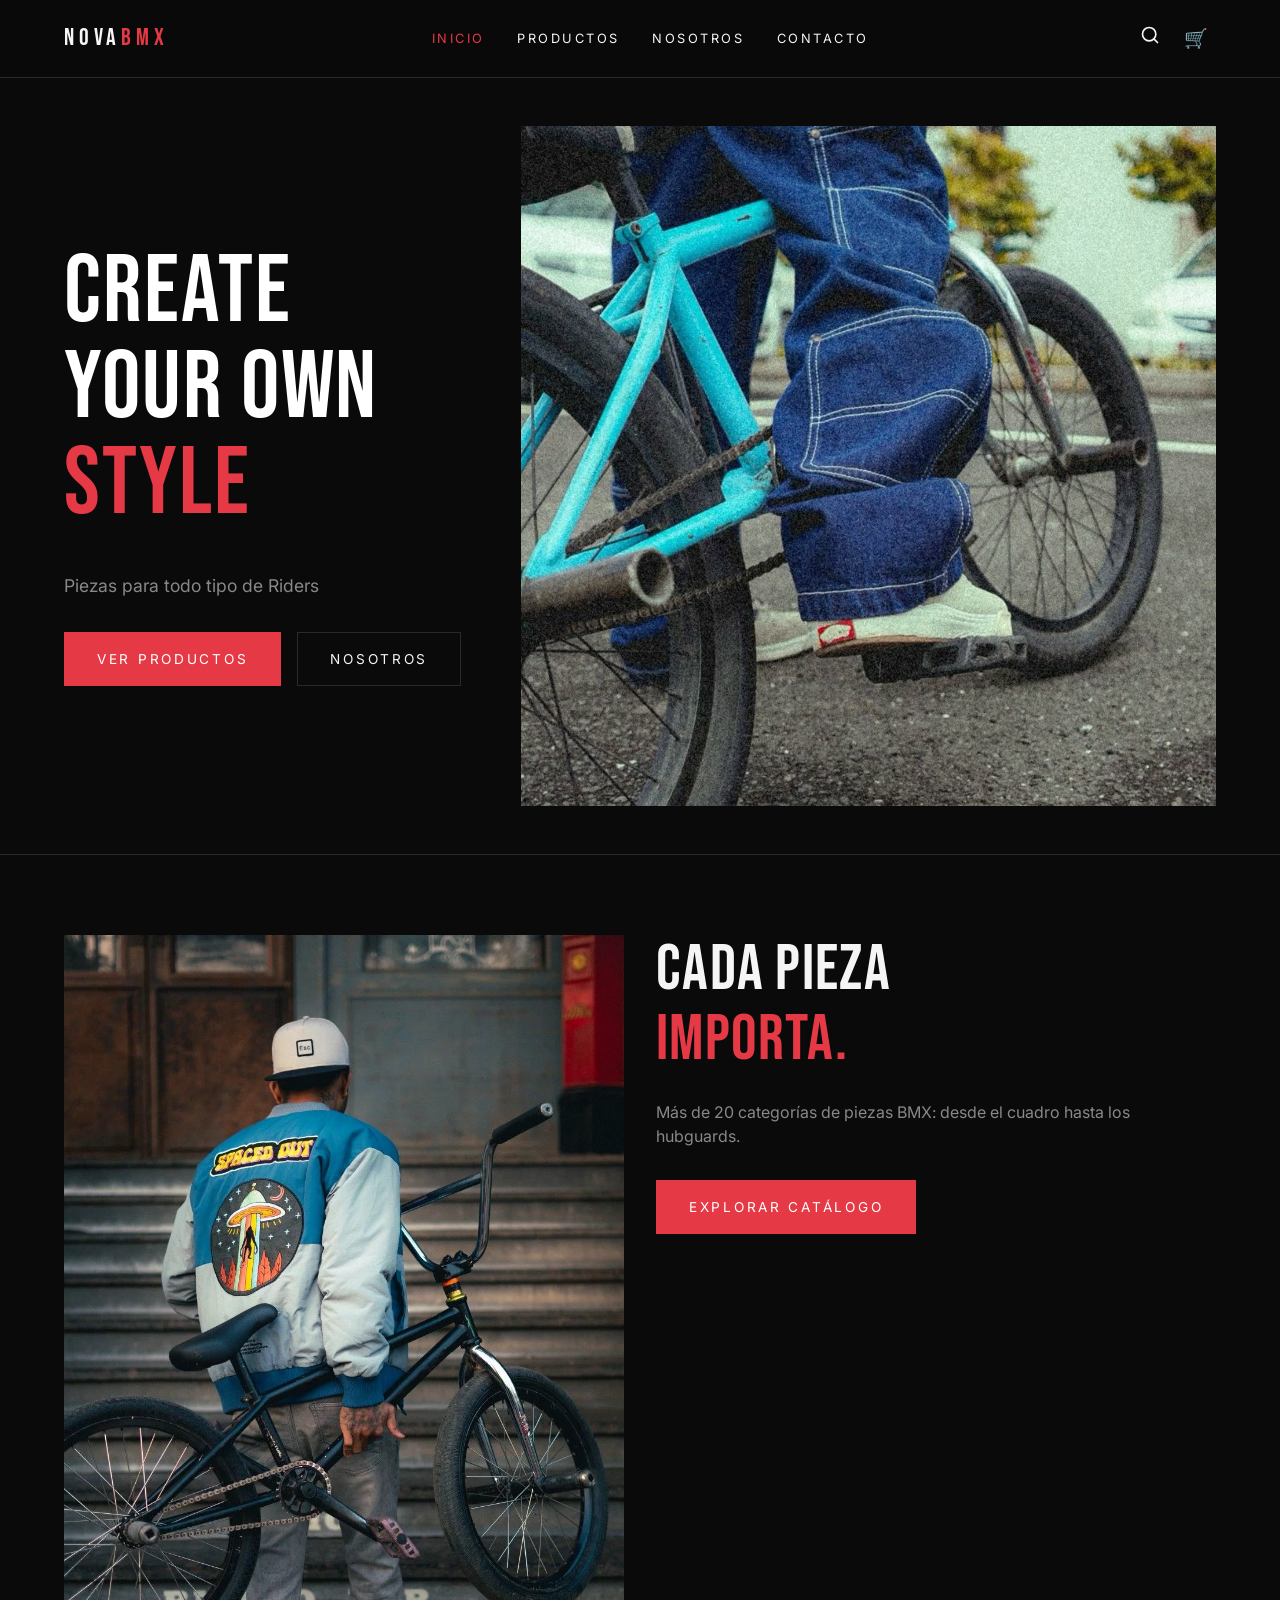
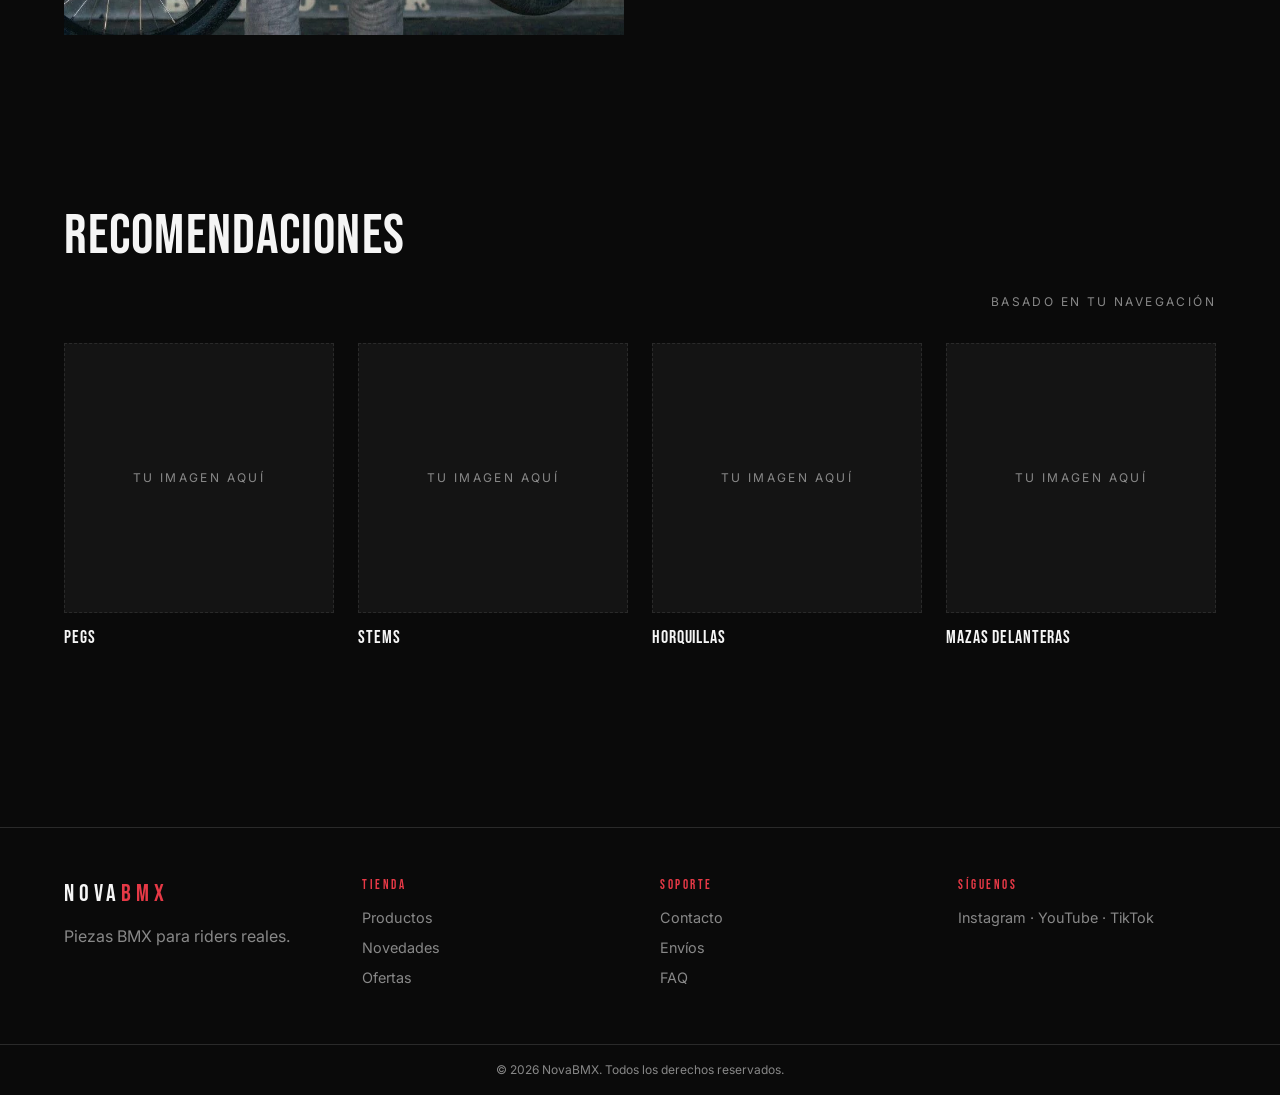
==== pages/index.html @ 6defabcc "NovaBMX" ====
<!DOCTYPE html>
<html lang="es">
<head>
  <meta charset="UTF-8">
  <meta name="viewport" content="width=device-width, initial-scale=1.0">
  <title>NovaBMX</title>
  <meta name="description" content="Tienda de piezas BMX: cuadros, manubrios, mazas, pegs y todo para tu bici.">
  <link rel="stylesheet" href="../css/global.css">
  <link rel="stylesheet" href="../css/navbar.css">
  <link rel="stylesheet" href="../css/footer.css">
  <link rel="stylesheet" href="../css/home.css">
</head>



<body>

  <header class="navbar">
    <div class="navbar-inner">
      <a href="index.html" class="navbar-brand">
        
        <span class="navbar-name">NOVA<span>BMX</span></span>
      </a>
      <nav class="navbar-links">
        <a href="index.html">Inicio</a>
        <a href="productos.html">Productos</a>
        <a href="nosotros.html">Nosotros</a>
        <a href="contacto.html">Contacto</a>
      </nav>
      <div class="navbar-icons">
        <button id="search-btn" aria-label="Buscar" class="search-icon">
          <svg width="20" height="20" viewBox="0 0 24 24" fill="none" stroke="currentColor" stroke-width="2" stroke-linecap="round" stroke-linejoin="round">
            <circle cx="11" cy="11" r="8"></circle>
            <path d="m21 21-4.35-4.35"></path>
          </svg>
        </button>
        <a href="carrito.html"><button aria-label="Carrito">🛒</button></a>
      </div>

      <!-- Modal de búsqueda -->
      <div id="search-modal" class="search-modal" style="display: none;">
        <div class="search-modal-content">
          <div class="search-header">
            <input type="text" id="search-input" placeholder="Buscar productos...">
            <button id="close-search" class="close-search-btn">✕</button>
          </div>
          <div id="search-results" class="search-results"></div>
        </div>
      </div>
    </div>
  </header>

  <section class="hero">
    <div class="hero-grid">
      <div class="hero-text">
        <h1 class="hero-title">Create<br>Your own<br><span class="text-primary">Style</span></h1>
        <p class="hero-subtitle">Piezas para todo tipo de Riders</p>
        <div class="hero-cta">
          <a href="productos.html" class="btn btn-primary">Ver Productos</a>
          <a href="nosotros.html" class="btn btn-outline">Nosotros</a>
        </div>
      </div>

      <div class="slider-container">
        <div class="slider-track" id="verticalSlider">
          <img src="../assets/images/productos/img_portada3.jpg" alt="portada 3">
        </div>
      </div>
    </div>
  </section>

  <section class="cta-section">

      <img src= "..\assets\images\productos/img_portada2.jpg" alt = "portada 2">
    <div class="cta-text">
      <h2>Cada pieza<br><span class="text-primary">importa.</span></h2>
      <p>Más de 20 categorías de piezas BMX: desde el cuadro hasta los hubguards.</p>
      <a href="productos.html" class="btn btn-primary">Explorar Catálogo</a>
    </div>
  </section>

  <section class="recommendations">
    <div class="recommendations-header">
      <h2 class="section-title">Recomendaciones</h2>
      <span>Basado en tu navegación</span>
    </div>
    <div class="recommendations-grid" id="recommendations-grid"></div>
  </section>

  <footer class="footer">
    <div class="footer-grid">
      <div>
        <div class="footer-brand-name">NOVA<span>BMX</span></div>
          <p class="text-muted mt-075">Piezas BMX para riders reales.</p>
      </div>
      <div class="footer-col"><h4>Tienda</h4><ul><li>Productos</li><li>Novedades</li><li>Ofertas</li></ul></div>
      <div class="footer-col"><h4>Soporte</h4><ul><li>Contacto</li><li>Envíos</li><li>FAQ</li></ul></div>
      <div class="footer-col"><h4>Síguenos</h4><p>Instagram · YouTube · TikTok</p></div>
    </div>
    <div class="footer-bottom">© 2026 NovaBMX. Todos los derechos reservados.</div>
  </footer>

  <script src="../data/catalog.js"></script>
  <script src="../js/navbar.js"></script>
  <script src="../js/search.js"></script>
  <script src="../js/main.js"></script>
</body>
</html>
---- css/global.css ----
@import url('https://fonts.googleapis.com/css2?family=Bebas+Neue&family=Inter:wght@300;400;500;700&display=swap');
@import url('./variables.css');
@import url('./reset.css');

body {
  background: var(--bg);
  color: var(--text);
  font-family: var(--font-sans);
}

h1, h2, h3, h4 {
  font-family: var(--font-display);
  letter-spacing: 0.02em;
  font-weight: 400;
}

.container {
  max-width: var(--max-width);
  margin: 0 auto;
  padding: 0 1.5rem;
}

.btn {
  display: inline-block;
  padding: 1rem 2rem;
  font-size: 0.85rem;
  text-transform: uppercase;
  letter-spacing: 0.2em;
  transition: all 0.2s;
  border: 1px solid transparent;
}
.btn-primary { background: var(--primary); color: #fff; }
.btn-primary:hover { background: var(--primary-hover); }
.btn-outline { border-color: var(--border); }
.btn-outline:hover { border-color: var(--primary); color: var(--primary); }

.image-placeholder {
  background: var(--surface);
  border: 1px dashed var(--border);
  display: flex;
  align-items: center;
  justify-content: center;
  color: var(--text-muted);
  font-size: 0.75rem;
  text-transform: uppercase;
  letter-spacing: 0.2em;
  aspect-ratio: 1;
}

.section-title {
  font-size: clamp(2rem, 5vw, 3.5rem);
  margin-bottom: 2rem;
}
.text-primary { color: var(--primary); }
.text-muted { color: var(--text-muted); }

/* Utility classes to replace inline styles flagged by linters */
.mt-075 { margin-top: .75rem; }
.mt-1 { margin-top: 1rem; }
.mb-2 { margin-bottom: 2rem; }
.fs-3rem { font-size: 3rem; }
.fs-2-5 { font-size: 2.5rem; }
.eyebrow { font-size: .75rem; text-transform: uppercase; letter-spacing: .3em; }
.page-header-custom { border-bottom: 1px solid var(--border); padding: 5rem 1.5rem; }
.two-col-layout { max-width: 1200px; margin: 0 auto; padding: 4rem 1.5rem; display: grid; grid-template-columns: 1fr 1fr; gap: 2.5rem; }
.aspect-4-5 { aspect-ratio: 4 / 5; }
.clamp-title { font-size: clamp(3rem, 8vw, 5rem); margin-top: 1rem; }



/* Contenedor Principal en pantalla dividida */
.hero-section {
    display: flex;
    align-items: center;
    justify-content: space-between;
    width: 100%;
    height: 100vh;           /* Altura fija al 100% de la pantalla */
    background-color: #000000;
    overflow: hidden;        /* Evita cualquier scroll no deseado */
    position: relative;
}

/* Zona de texto */
.hero-text {
    width: 50%;
    padding: 0 5%;
    box-sizing: border-box;
}

.hero-title {
    font-size: clamp(2.5rem, 5vw, 4.5rem);
    color: #ffffff;
    line-height: 1.1;
    margin-bottom: 1rem;
    text-transform: uppercase;
}

.hero-subtitle {
    color: #a0a0a0;
    margin-bottom: 2rem;
    font-size: 1.1rem;
}

.hero-buttons {
    display: flex;
    gap: 1rem;
}
---- css/navbar.css ----
.navbar {
  position: sticky;
  top: 0;
  z-index: 50;
  background: rgba(10, 10, 10, 0.85);
  -webkit-backdrop-filter: blur(10px);
  backdrop-filter: blur(10px);
  border-bottom: 1px solid var(--border);
}
.navbar-inner {
  display: flex;
  align-items: center;
  justify-content: space-between;
  padding: 1rem 1.5rem;
  max-width: var(--max-width);
  margin: 0 auto;
}
.navbar-brand { display: flex; align-items: center; gap: 0.75rem; }
.navbar-logo {
  width: 40px; height: 40px;
  border: 1px solid var(--primary);
  color: var(--primary);
  font-family: var(--font-display);
  font-size: 1.25rem;
  display: flex; align-items: center; justify-content: center;
}
.navbar-name {
  font-family: var(--font-display);
  font-size: 1.5rem;
  letter-spacing: 0.2em;
}
.navbar-name span { color: var(--primary); }
.navbar-links { display: flex; gap: 2rem; }
.navbar-links a {
  font-size: 0.8rem;
  text-transform: uppercase;
  letter-spacing: 0.2em;
  transition: color 0.2s;
}
.navbar-links a:hover, .navbar-links a.active { color: var(--primary); }
.navbar-icons { display: flex; gap: 0.5rem; align-items: center; }
.navbar-icons button { padding: 0.5rem; cursor: pointer; background: none; border: none; color: inherit; font-size: 1.2rem; transition: color 0.2s; }
.navbar-icons button:hover { color: var(--primary); }

/* Search Modal */
.search-modal {
  position: fixed;
  top: 0;
  left: 0;
  width: 100%;
  height: 100%;
  background: rgba(0, 0, 0, 0.9);
  display: flex;
  align-items: flex-start;
  justify-content: center;
  z-index: 1000;
  padding-top: 80px;
}

.search-modal-content {
  width: 90%;
  max-width: 600px;
  background: var(--surface);
  border: 1px solid var(--border);
  border-radius: 8px;
  overflow: hidden;
}

.search-header {
  display: flex;
  gap: 1rem;
  padding: 1.5rem;
  border-bottom: 1px solid var(--border);
}

#search-input {
  flex: 1;
  background: transparent;
  border: none;
  color: inherit;
  font-size: 1.1rem;
  outline: none;
  font-family: inherit;
}

#search-input::placeholder {
  color: var(--text-muted);
}

.close-search-btn {
  background: none;
  border: none;
  color: var(--text-muted);
  font-size: 1.5rem;
  cursor: pointer;
  padding: 0;
  width: 30px;
  height: 30px;
  display: flex;
  align-items: center;
  justify-content: center;
  transition: color 0.2s;
}

.close-search-btn:hover {
  color: var(--primary);
}

.search-results {
  max-height: 400px;
  overflow-y: auto;
  padding: 1rem 0;
}

.search-result-item {
  padding: 1rem 1.5rem;
  border-bottom: 1px solid var(--border);
  cursor: pointer;
  transition: background 0.2s;
  display: flex;
  gap: 1rem;
  align-items: center;
  text-decoration: none;
  color: inherit;
}

.search-result-item:hover {
  background: rgba(255, 107, 0, 0.1);
}

.search-result-img {
  width: 50px;
  height: 50px;
  object-fit: cover;
  border-radius: 4px;
}

.search-result-info h3 {
  margin: 0;
  font-size: 0.95rem;
  text-transform: uppercase;
  letter-spacing: 0.05em;
}

.search-result-info p {
  margin: 0.25rem 0 0 0;
  font-size: 0.8rem;
  color: var(--text-muted);
}

.search-no-results {
  padding: 2rem 1.5rem;
  text-align: center;
  color: var(--text-muted);
}

@media (max-width: 768px) {
  .search-modal {
    padding-top: 60px;
  }
  
  .search-modal-content {
    width: 95%;
  }
}
@media (max-width: 768px) {
  .navbar-links { display: none; }
}
---- css/footer.css ----
.footer {
  margin-top: 6rem;
  border-top: 1px solid var(--border);
  background: var(--bg);
}
.footer-grid {
  display: grid;
  grid-template-columns: repeat(4, 1fr);
  gap: 2.5rem;
  padding: 3rem 1.5rem;
  max-width: var(--max-width);
  margin: 0 auto;
}
.footer-brand-name {
  font-family: var(--font-display);
  font-size: 1.5rem;
  letter-spacing: 0.2em;
}
.footer-brand-name span { color: var(--primary); }
.footer-col h4 {
  font-size: 0.8rem;
  text-transform: uppercase;
  letter-spacing: 0.2em;
  color: var(--primary);
  margin-bottom: 0.75rem;
}
.footer-col p, .footer-col li { color: var(--text-muted); font-size: 0.9rem; margin-bottom: 0.5rem; }
.footer-bottom {
  border-top: 1px solid var(--border);
  padding: 1rem;
  text-align: center;
  font-size: 0.75rem;
  color: var(--text-muted);
}
@media (max-width: 768px) {
  .footer-grid { grid-template-columns: 1fr 1fr; }
}
---- css/home.css ----
.hero {
  border-bottom: 1px solid var(--border);
}
.hero-grid {
  display: grid;
  grid-template-columns: 0.9fr 1.5fr;
  gap: 2.5rem;
  padding: 3rem 1.5rem;
  max-width: var(--max-width);
  margin: 0 auto;
  align-items: center;
}
.hero-eyebrow {
  font-size: 0.75rem;
  text-transform: uppercase;
  letter-spacing: 0.3em;
  color: var(--primary);
  margin-bottom: 1rem;
  display: block;
}
.hero-title {
  font-size: clamp(3rem, 8vw, 6rem);
  line-height: 1;
}
.hero-subtitle { color: var(--text-muted); margin: 1.5rem 0 2rem; max-width: 28rem; }
.hero-cta { display: flex; gap: 1rem; flex-wrap: wrap; }
.hero-image { aspect-ratio: 1; }

.logo-section {
  border-bottom: 1px solid var(--border);
  padding: 5rem 1.5rem;
  text-align: center;
}
.logo-box {
  width: 10rem; height: 10rem;
  border: 2px solid var(--primary);
  color: var(--primary);
  display: inline-flex; align-items: center; justify-content: center;
  font-family: var(--font-display);
  font-size: 3rem;
  letter-spacing: 0.2em;
}
.logo-section p {
  margin-top: 1rem;
  font-size: 0.75rem;
  text-transform: uppercase;
  letter-spacing: 0.3em;
  color: var(--text-muted);
}

.cta-section {
  display: grid;
  grid-template-columns: 1fr 1fr;
  gap: 2rem;
  padding: 5rem 1.5rem;
  max-width: var(--max-width);
  margin: 0 auto;
}
.cta-section .image-placeholder { aspect-ratio: 4/5; }
.cta-text h2 { font-size: clamp(2.5rem, 5vw, 4rem); line-height: 1.1; }
.cta-text p { color: var(--text-muted); margin: 1.5rem 0 2rem; }

.recommendations { padding: 5rem 1.5rem; max-width: var(--max-width); margin: 0 auto; }
.recommendations-header {
  display: flex; justify-content: space-between; align-items: flex-end;
  margin-bottom: 2rem;
}
.recommendations-header span {
  font-size: 0.75rem;
  text-transform: uppercase;
  letter-spacing: 0.2em;
  color: var(--text-muted);
}
.recommendations-grid {
  display: grid;
  grid-template-columns: repeat(4, 1fr);
  gap: 1.5rem;
}
.reco-card { display: block; }
.reco-card .image-placeholder { aspect-ratio: 1; }
.reco-card h3 {
  margin-top: 0.75rem;
  font-size: 1.1rem;
  text-transform: uppercase;
  letter-spacing: 0.05em;
  transition: color 0.2s;
}
.reco-card:hover h3 { color: var(--primary); }

@media (max-width: 768px) {
  .hero-grid, .cta-section { grid-template-columns: 1fr; }
  .recommendations-grid { grid-template-columns: 1fr 1fr; }
}










/* Contenedor Principal en pantalla dividida */
.hero-text {
    display: flex !important;
    flex-direction: column !important;
    justify-content: center !important;
    width: 100% !important;
    padding: 0 !important;
    box-sizing: border-box !important;
}

/* MÁSCARA DEL SLIDER: OBLIGA A MOSTRAR SOLO UNA IMAGEN */
.slider-container {
    width: 100% !important;
    aspect-ratio: 9 / 14 !important;
    max-height: 680px !important;
    min-height: 450px !important;
    overflow: hidden !important;        /* Corta el exceso de imágenes */
    position: relative !important;
    display: block !important;
}

/* Tira vertical que contiene las imágenes */
.slider-track {
    display: flex !important;
    flex-direction: column !important;
    width: 100% !important;
    height: 100% !important;
    margin: 0 !important;
    padding: 0 !important;
}

/* Propiedades de cada imagen individual */
.slider-track img {
    width: 100% !important;
    height: 100% !important;
    object-fit: cover !important;       /* Evita distorsión */
    display: block !important;
    flex-shrink: 0 !important;          /* Evita que se colapsen entre sí */
}

/* Responsivo para celulares */
@media (max-width: 768px) {
    .hero-section {
        flex-direction: column !important;
    }
    .hero-text {
        width: 100% !important;
        height: 50vh !important;
        padding: 2rem !important;
    }
    .slider-container {
        width: 100% !important;
        height: 50vh !important;
    }
    .slider-track img {
        height: 50vh !important;
    }
}
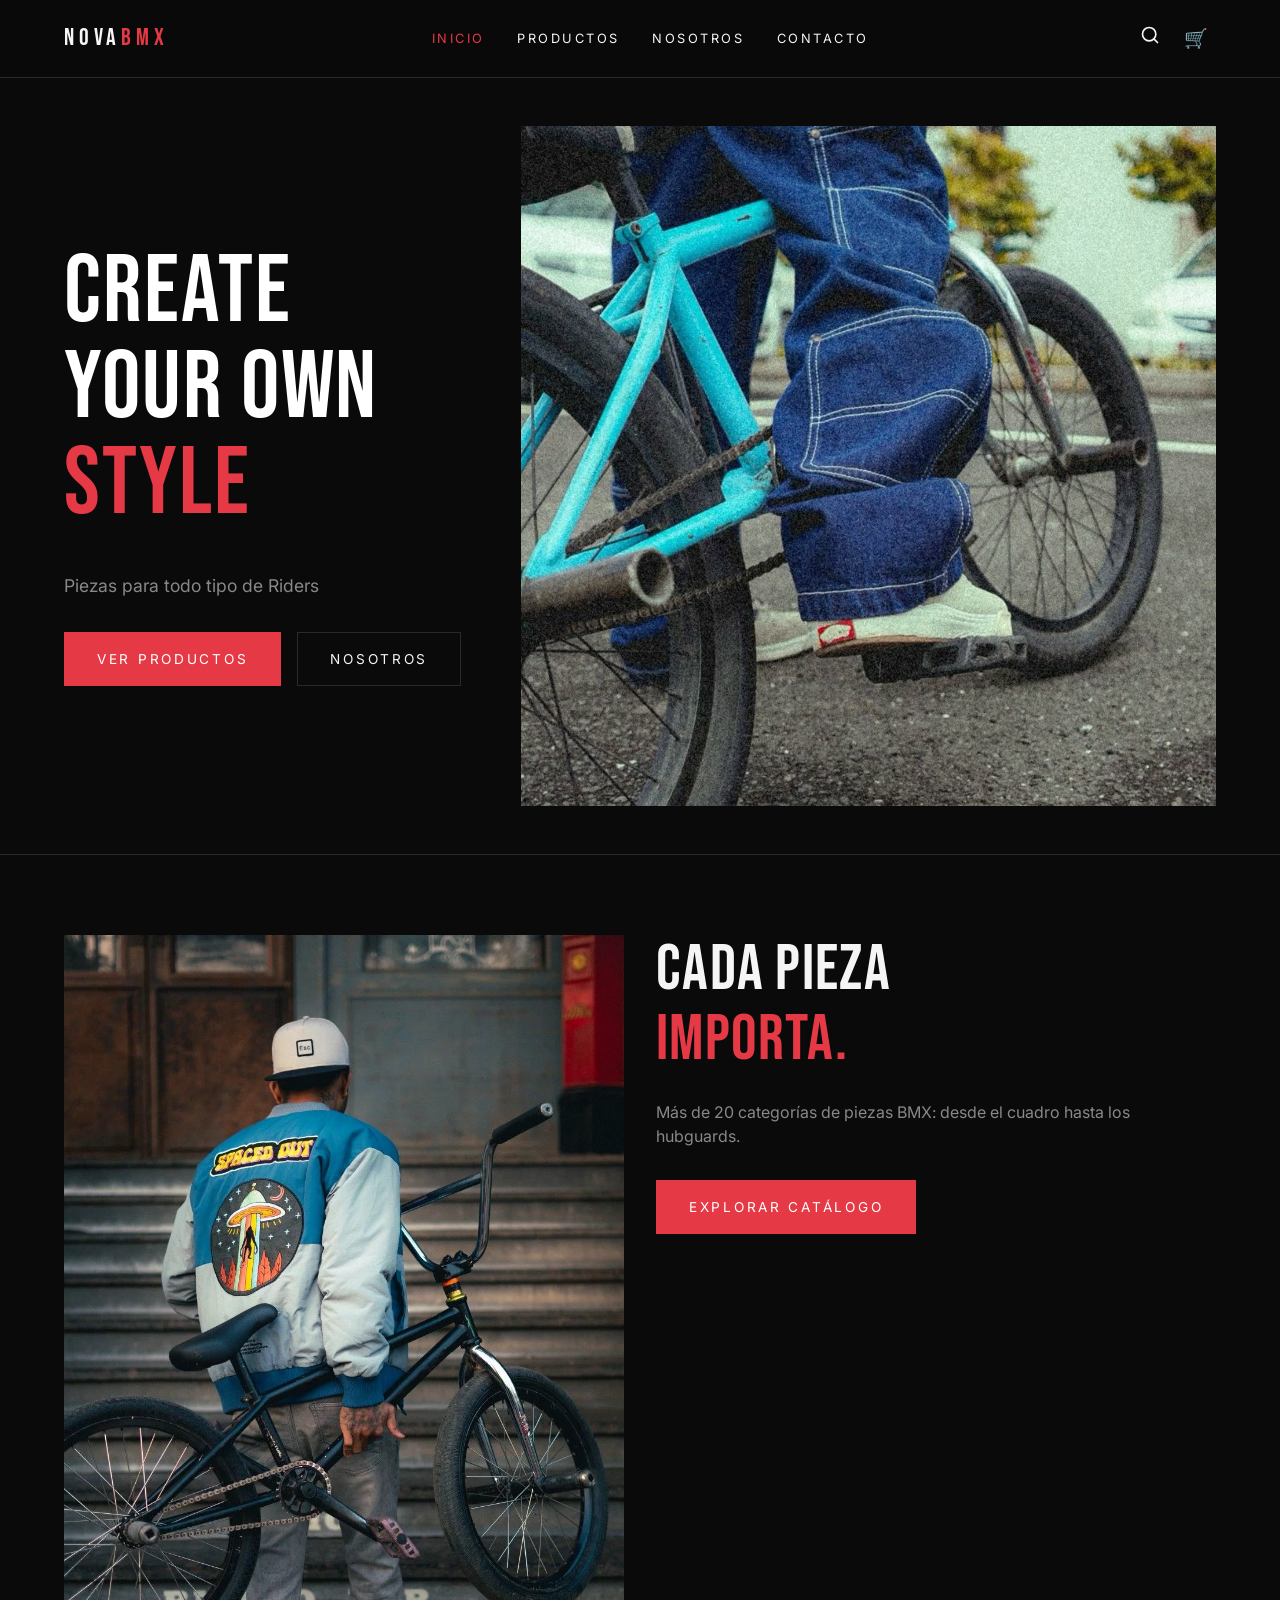
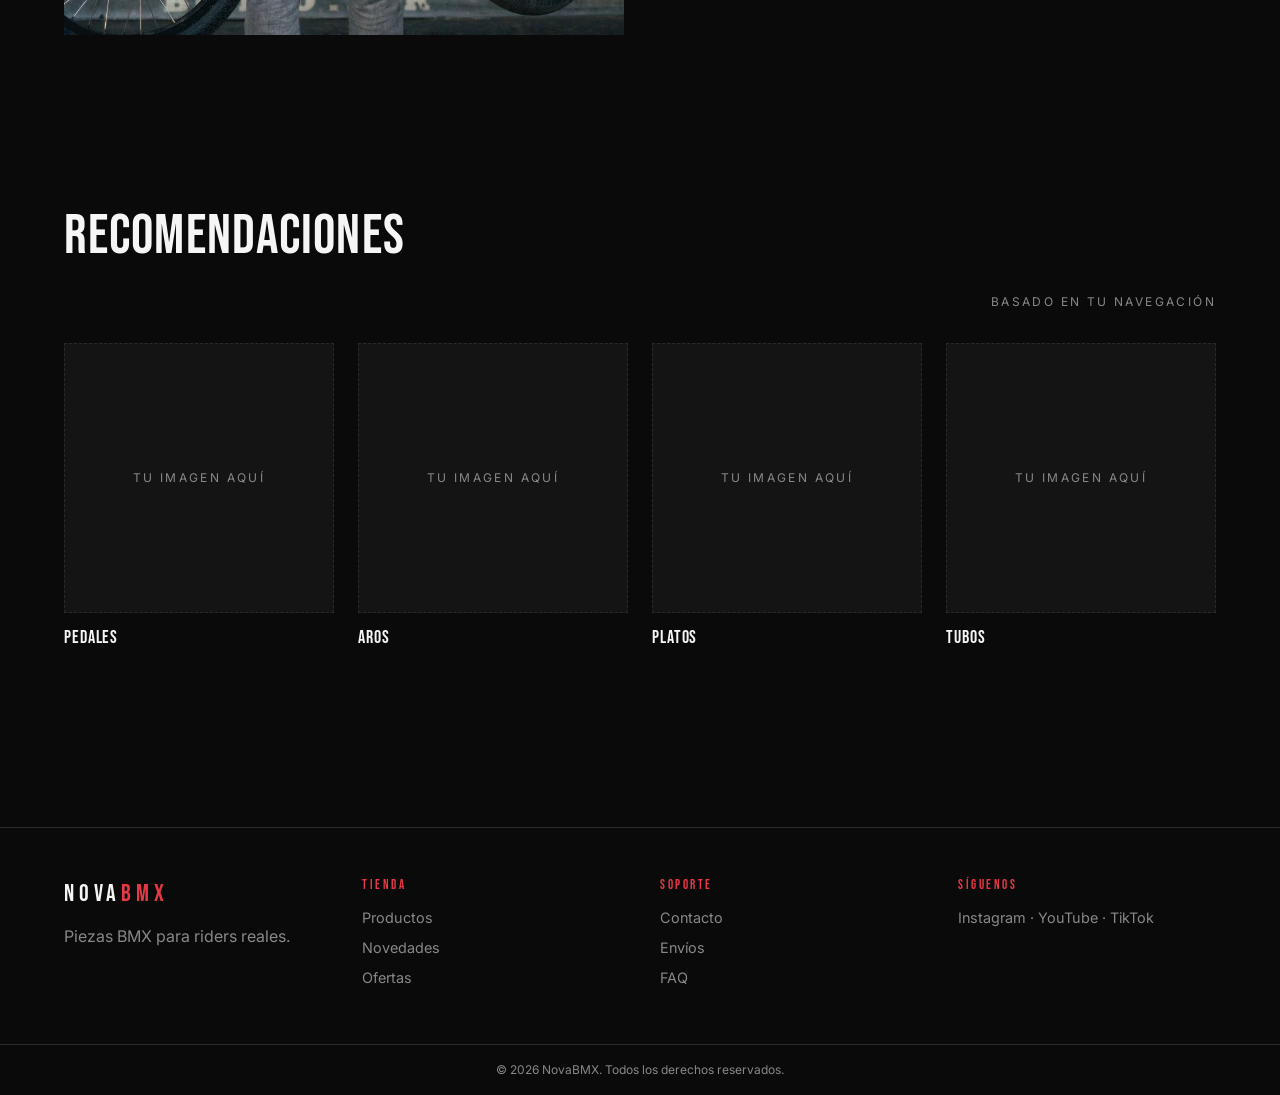
==== commit cf270264: "Add root index" ====
--- a/pages/index.html
+++ b/pages/index.html
@@ -38,7 +38,7 @@
       </div>
 
       <!-- Modal de búsqueda -->
-      <div id="search-modal" class="search-modal" style="display: none;">
+      <div id="search-modal" class="search-modal hidden">
         <div class="search-modal-content">
           <div class="search-header">
             <input type="text" id="search-input" placeholder="Buscar productos...">
--- a/css/navbar.css
+++ b/css/navbar.css
@@ -154,6 +154,10 @@
   color: var(--text-muted);
 }
 
+.search-modal.hidden {
+  display: none !important;
+}
+
 @media (max-width: 768px) {
   .search-modal {
     padding-top: 60px;
